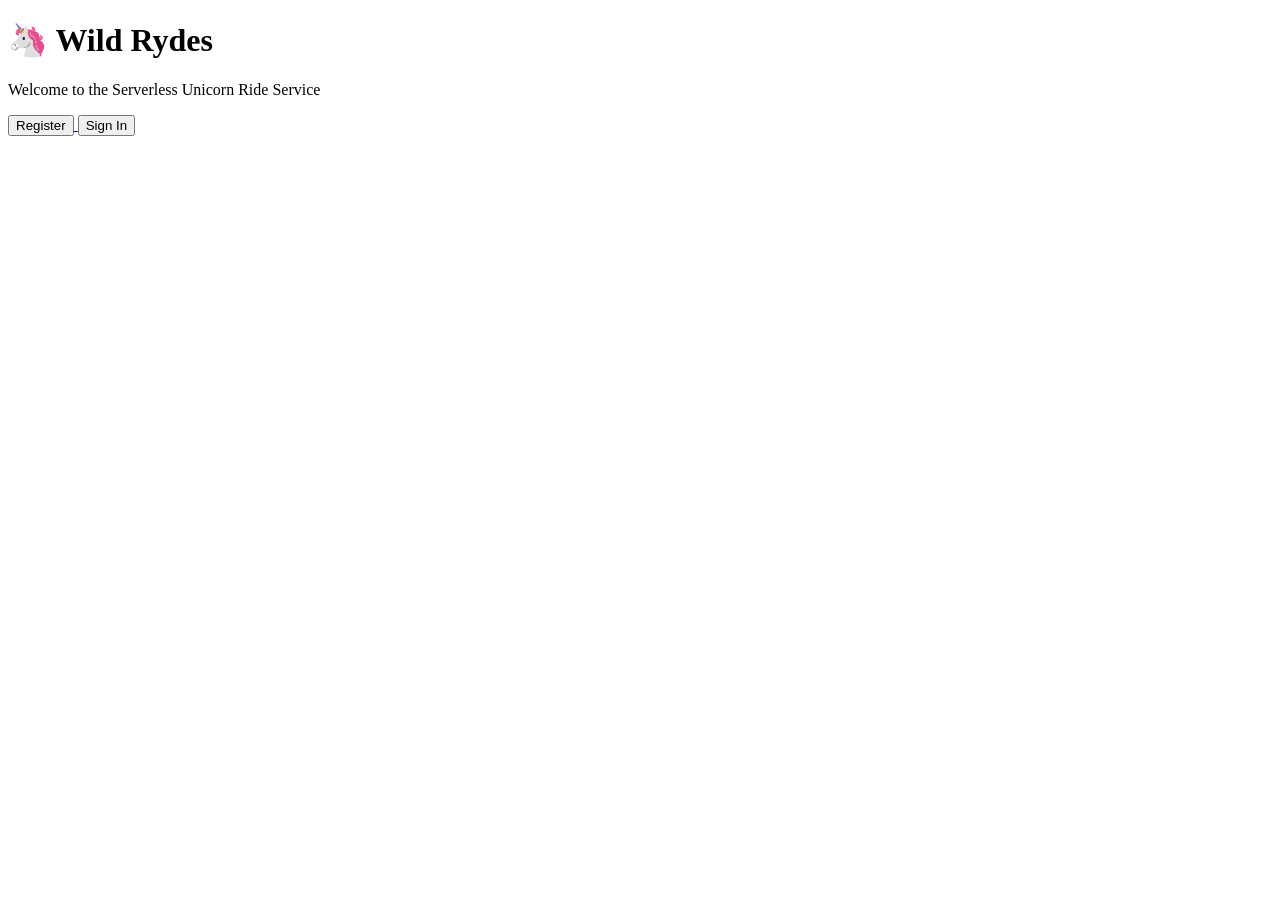
==== index.html @ 022893fe "Initial Wild Rydes Frontend" ====
<!DOCTYPE html>
<html>
<head>
    <title>Wild Rydes</title>
    <link rel="stylesheet" href="css/style.css">
</head>
<body>

    <h1>🦄 Wild Rydes</h1>

    <p>Welcome to the Serverless Unicorn Ride Service</p>

    <a href="register.html">
        <button>Register</button>
    </a>

    <a href="signin.html">
        <button>Sign In</button>
    </a>

</body>
</html>
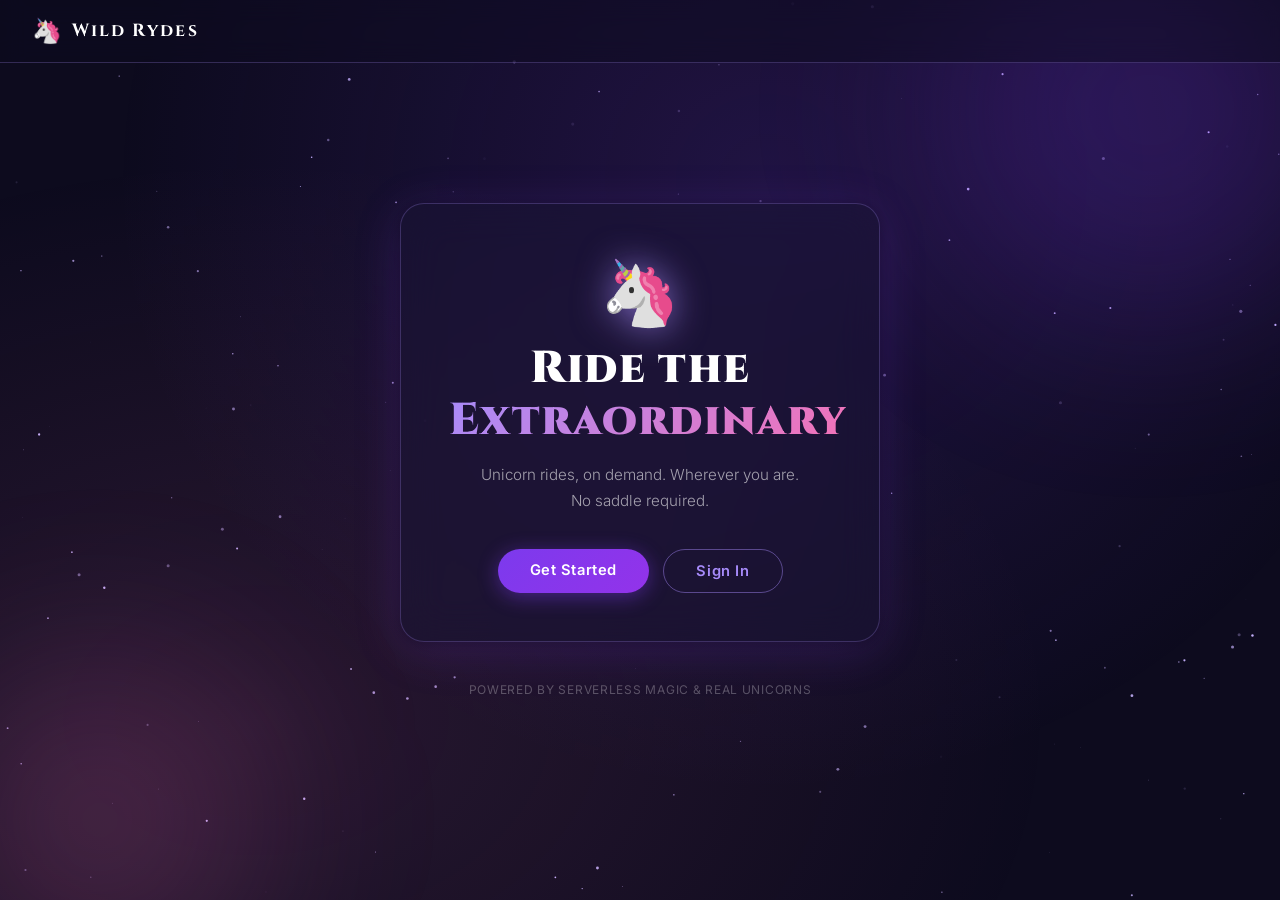
==== commit e7370287: "Added Google Maps and route functionality" ====
--- a/index.html
+++ b/index.html
@@ -1,22 +1,84 @@
 <!DOCTYPE html>
-<html>
+<html lang="en">
 <head>
+    <meta charset="UTF-8">
+    <meta name="viewport" content="width=device-width, initial-scale=1.0">
     <title>Wild Rydes</title>
+    <link rel="preconnect" href="https://fonts.googleapis.com">
+    <link href="https://fonts.googleapis.com/css2?family=Cinzel:wght@400;700;900&family=Inter:wght@300;400;500;600&display=swap" rel="stylesheet">
     <link rel="stylesheet" href="css/style.css">
 </head>
 <body>
 
-    <h1>🦄 Wild Rydes</h1>
+    <canvas id="stars"></canvas>
 
-    <p>Welcome to the Serverless Unicorn Ride Service</p>
+    <div class="hero">
 
-    <a href="register.html">
-        <button>Register</button>
-    </a>
+        <div class="glow-orb glow-orb--1"></div>
+        <div class="glow-orb glow-orb--2"></div>
 
-    <a href="signin.html">
-        <button>Sign In</button>
-    </a>
+        <header class="hero__header">
+            <span class="logo-mark">🦄</span>
+            <span class="logo-text">Wild Rydes</span>
+        </header>
+
+        <main class="hero__card">
+            <div class="unicorn-emoji" aria-hidden="true">🦄</div>
+            <h1 class="hero__title">Ride the<br><em>Extraordinary</em></h1>
+            <p class="hero__subtitle">
+                Unicorn rides, on demand. Wherever you are.<br>No saddle required.
+            </p>
+            <div class="hero__actions">
+                <a href="register.html" class="btn btn--primary">Get Started</a>
+                <a href="signin.html" class="btn btn--ghost">Sign In</a>
+            </div>
+        </main>
+
+        <footer class="hero__footer">
+            Powered by serverless magic &amp; real unicorns
+        </footer>
+
+    </div>
+
+    <script>
+        // Starfield canvas
+        const canvas = document.getElementById('stars');
+        const ctx = canvas.getContext('2d');
+        let stars = [];
+
+        function resize() {
+            canvas.width = window.innerWidth;
+            canvas.height = window.innerHeight;
+        }
+
+        function initStars() {
+            stars = Array.from({ length: 160 }, () => ({
+                x: Math.random() * canvas.width,
+                y: Math.random() * canvas.height,
+                r: Math.random() * 1.4 + 0.2,
+                alpha: Math.random(),
+                speed: Math.random() * 0.004 + 0.001
+            }));
+        }
+
+        function drawStars() {
+            ctx.clearRect(0, 0, canvas.width, canvas.height);
+            stars.forEach(s => {
+                s.alpha += s.speed;
+                if (s.alpha > 1 || s.alpha < 0) s.speed *= -1;
+                ctx.beginPath();
+                ctx.arc(s.x, s.y, s.r, 0, Math.PI * 2);
+                ctx.fillStyle = `rgba(200, 180, 255, ${s.alpha})`;
+                ctx.fill();
+            });
+            requestAnimationFrame(drawStars);
+        }
+
+        resize();
+        initStars();
+        drawStars();
+        window.addEventListener('resize', () => { resize(); initStars(); });
+    </script>
 
 </body>
 </html>
--- a/css/style.css
+++ b/css/style.css
@@ -0,0 +1,728 @@
+/* ── Reset & Base ─────────────────────────────────────────── */
+*, *::before, *::after {
+    box-sizing: border-box;
+    margin: 0;
+    padding: 0;
+}
+
+:root {
+    --space:       #0D0B1E;
+    --space-mid:   #1A1535;
+    --violet:      #7C3AED;
+    --violet-lite: #A78BFA;
+    --pink:        #F472B6;
+    --white:       #FFFFFF;
+    --white-dim:   rgba(255, 255, 255, 0.6);
+    --glass-bg:    rgba(26, 21, 53, 0.55);
+    --glass-border:rgba(167, 139, 250, 0.25);
+}
+
+html, body {
+    height: 100%;
+}
+
+body {
+    font-family: 'Inter', Arial, sans-serif;
+    background: var(--space);
+    color: var(--white);
+    overflow: hidden;
+}
+
+/* ── Starfield Canvas ─────────────────────────────────────── */
+#stars {
+    position: fixed;
+    inset: 0;
+    z-index: 0;
+    pointer-events: none;
+}
+
+/* ── Hero Wrapper ─────────────────────────────────────────── */
+.hero {
+    position: relative;
+    z-index: 1;
+    min-height: 100vh;
+    display: flex;
+    flex-direction: column;
+    align-items: center;
+    justify-content: center;
+    padding: 2rem 1.5rem;
+    background: radial-gradient(ellipse at 60% 20%, rgba(124, 58, 237, 0.18) 0%, transparent 60%),
+                radial-gradient(ellipse at 20% 80%, rgba(244, 114, 182, 0.12) 0%, transparent 55%);
+}
+
+/* ── Ambient Glow Orbs ────────────────────────────────────── */
+.glow-orb {
+    position: fixed;
+    border-radius: 50%;
+    filter: blur(90px);
+    pointer-events: none;
+    z-index: 0;
+    animation: drift 12s ease-in-out infinite alternate;
+}
+
+.glow-orb--1 {
+    width: 420px;
+    height: 420px;
+    background: rgba(124, 58, 237, 0.22);
+    top: -100px;
+    right: -80px;
+    animation-delay: 0s;
+}
+
+.glow-orb--2 {
+    width: 320px;
+    height: 320px;
+    background: rgba(244, 114, 182, 0.18);
+    bottom: -80px;
+    left: -60px;
+    animation-delay: -6s;
+}
+
+@keyframes drift {
+    from { transform: translate(0, 0) scale(1); }
+    to   { transform: translate(30px, 20px) scale(1.08); }
+}
+
+/* ── Logo Header ──────────────────────────────────────────── */
+.hero__header {
+    position: fixed;
+    top: 0;
+    left: 0;
+    right: 0;
+    z-index: 10;
+    display: flex;
+    align-items: center;
+    gap: 0.6rem;
+    padding: 1.2rem 2rem;
+    backdrop-filter: blur(12px);
+    -webkit-backdrop-filter: blur(12px);
+    background: rgba(13, 11, 30, 0.5);
+    border-bottom: 1px solid var(--glass-border);
+}
+
+.logo-mark {
+    font-size: 1.5rem;
+    line-height: 1;
+}
+
+.logo-text {
+    font-family: 'Cinzel', serif;
+    font-size: 1.1rem;
+    font-weight: 700;
+    letter-spacing: 0.12em;
+    color: var(--white);
+}
+
+/* ── Main Card ────────────────────────────────────────────── */
+.hero__card {
+    background: var(--glass-bg);
+    border: 1px solid var(--glass-border);
+    backdrop-filter: blur(20px);
+    -webkit-backdrop-filter: blur(20px);
+    border-radius: 24px;
+    padding: 3.5rem 3rem 3rem;
+    max-width: 480px;
+    width: 100%;
+    text-align: center;
+    box-shadow: 0 8px 48px rgba(124, 58, 237, 0.2),
+                0 2px 12px rgba(0, 0, 0, 0.4);
+    animation: rise 0.8s cubic-bezier(0.22, 1, 0.36, 1) both;
+}
+
+@keyframes rise {
+    from { opacity: 0; transform: translateY(32px); }
+    to   { opacity: 1; transform: translateY(0); }
+}
+
+/* ── Unicorn Emoji ────────────────────────────────────────── */
+.unicorn-emoji {
+    font-size: 4rem;
+    line-height: 1;
+    margin-bottom: 1.2rem;
+    display: block;
+    animation: float 4s ease-in-out infinite;
+    filter: drop-shadow(0 0 18px rgba(167, 139, 250, 0.7));
+}
+
+@keyframes float {
+    0%, 100% { transform: translateY(0); }
+    50%       { transform: translateY(-10px); }
+}
+
+/* ── Title ────────────────────────────────────────────────── */
+.hero__title {
+    font-family: 'Cinzel', serif;
+    font-size: clamp(2rem, 5vw, 2.8rem);
+    font-weight: 900;
+    line-height: 1.15;
+    letter-spacing: 0.03em;
+    margin-bottom: 1rem;
+    color: var(--white);
+}
+
+.hero__title em {
+    font-style: normal;
+    background: linear-gradient(135deg, var(--violet-lite) 0%, var(--pink) 100%);
+    -webkit-background-clip: text;
+    -webkit-text-fill-color: transparent;
+    background-clip: text;
+}
+
+/* ── Subtitle ─────────────────────────────────────────────── */
+.hero__subtitle {
+    font-size: 0.95rem;
+    font-weight: 300;
+    line-height: 1.7;
+    color: var(--white-dim);
+    margin-bottom: 2.2rem;
+}
+
+/* ── Buttons ──────────────────────────────────────────────── */
+.hero__actions {
+    display: flex;
+    gap: 0.9rem;
+    justify-content: center;
+    flex-wrap: wrap;
+}
+
+.btn {
+    display: inline-block;
+    padding: 0.75rem 2rem;
+    border-radius: 100px;
+    font-family: 'Inter', sans-serif;
+    font-size: 0.92rem;
+    font-weight: 600;
+    letter-spacing: 0.04em;
+    text-decoration: none;
+    cursor: pointer;
+    border: none;
+    transition: transform 0.18s ease, box-shadow 0.18s ease, opacity 0.18s ease;
+}
+
+.btn--primary {
+    background: linear-gradient(135deg, var(--violet) 0%, #9333EA 100%);
+    color: var(--white);
+    box-shadow: 0 4px 20px rgba(124, 58, 237, 0.45);
+}
+
+.btn--primary:hover {
+    transform: translateY(-2px);
+    box-shadow: 0 8px 28px rgba(124, 58, 237, 0.6);
+}
+
+.btn--ghost {
+    background: transparent;
+    color: var(--violet-lite);
+    border: 1.5px solid rgba(167, 139, 250, 0.45);
+}
+
+.btn--ghost:hover {
+    background: rgba(167, 139, 250, 0.1);
+    transform: translateY(-2px);
+    border-color: var(--violet-lite);
+}
+
+.btn:active {
+    transform: translateY(0);
+}
+
+/* ── Footer Note ──────────────────────────────────────────── */
+.hero__footer {
+    margin-top: 2.5rem;
+    font-size: 0.75rem;
+    color: rgba(255, 255, 255, 0.28);
+    letter-spacing: 0.06em;
+    text-transform: uppercase;
+}
+
+/* ── Responsive ───────────────────────────────────────────── */
+@media (max-width: 480px) {
+    .hero__card {
+        padding: 2.5rem 1.5rem 2rem;
+    }
+
+    .hero__actions {
+        flex-direction: column;
+    }
+
+    .btn {
+        width: 100%;
+        text-align: center;
+    }
+}
+
+/* ── Reduced Motion ───────────────────────────────────────── */
+@media (prefers-reduced-motion: reduce) {
+    .unicorn-emoji, .glow-orb { animation: none; }
+    .hero__card { animation: none; }
+}
+
+
+/* ════════════════════════════════════════════════════════════
+   AUTH PAGES  (register, signin)
+   ════════════════════════════════════════════════════════════ */
+
+.auth-wrapper {
+    position: relative;
+    z-index: 1;
+    min-height: 100vh;
+    display: flex;
+    flex-direction: column;
+    align-items: center;
+    justify-content: center;
+    padding: 2rem 1.5rem;
+}
+
+/* ── Back link ────────────────────────────────────────────── */
+.back-link {
+    position: fixed;
+    top: 1.4rem;
+    left: 2rem;
+    font-family: 'Cinzel', serif;
+    font-size: 0.85rem;
+    font-weight: 700;
+    letter-spacing: 0.08em;
+    color: var(--violet-lite);
+    text-decoration: none;
+    opacity: 0.8;
+    transition: opacity 0.18s;
+}
+
+.back-link:hover {
+    opacity: 1;
+}
+
+/* ── Card ─────────────────────────────────────────────────── */
+.auth-card {
+    background: var(--glass-bg);
+    border: 1px solid var(--glass-border);
+    backdrop-filter: blur(20px);
+    -webkit-backdrop-filter: blur(20px);
+    border-radius: 24px;
+    padding: 3rem 2.5rem 2.5rem;
+    max-width: 420px;
+    width: 100%;
+    text-align: center;
+    box-shadow: 0 8px 48px rgba(124, 58, 237, 0.2),
+                0 2px 12px rgba(0, 0, 0, 0.4);
+    animation: rise 0.7s cubic-bezier(0.22, 1, 0.36, 1) both;
+}
+
+.auth-card__icon {
+    font-size: 2.8rem;
+    display: block;
+    margin-bottom: 1rem;
+    filter: drop-shadow(0 0 14px rgba(167, 139, 250, 0.6));
+}
+
+.auth-card__title {
+    font-family: 'Cinzel', serif;
+    font-size: 1.75rem;
+    font-weight: 900;
+    letter-spacing: 0.04em;
+    margin-bottom: 0.4rem;
+    color: var(--white);
+}
+
+.auth-card__subtitle {
+    font-size: 0.88rem;
+    color: var(--white-dim);
+    margin-bottom: 2rem;
+    font-weight: 300;
+}
+
+/* ── Form ─────────────────────────────────────────────────── */
+.auth-form {
+    display: flex;
+    flex-direction: column;
+    gap: 1.1rem;
+    text-align: left;
+}
+
+.form-group {
+    display: flex;
+    flex-direction: column;
+    gap: 0.4rem;
+}
+
+.form-group label {
+    font-size: 0.8rem;
+    font-weight: 500;
+    letter-spacing: 0.06em;
+    text-transform: uppercase;
+    color: var(--violet-lite);
+}
+
+.form-group input {
+    background: rgba(255, 255, 255, 0.06);
+    border: 1px solid rgba(167, 139, 250, 0.25);
+    border-radius: 10px;
+    padding: 0.75rem 1rem;
+    font-family: 'Inter', sans-serif;
+    font-size: 0.95rem;
+    color: var(--white);
+    outline: none;
+    transition: border-color 0.18s, box-shadow 0.18s;
+}
+
+.form-group input::placeholder {
+    color: rgba(255, 255, 255, 0.25);
+}
+
+.form-group input:focus {
+    border-color: var(--violet-lite);
+    box-shadow: 0 0 0 3px rgba(124, 58, 237, 0.2);
+}
+
+/* ── Full-width button modifier ───────────────────────────── */
+.btn--full {
+    width: 100%;
+    text-align: center;
+    margin-top: 0.5rem;
+    padding: 0.85rem;
+    font-size: 0.95rem;
+}
+
+/* ── Card footer link ─────────────────────────────────────── */
+.auth-card__footer {
+    margin-top: 1.6rem;
+    font-size: 0.85rem;
+    color: var(--white-dim);
+}
+
+.auth-card__footer a {
+    color: var(--violet-lite);
+    text-decoration: none;
+    font-weight: 500;
+    transition: color 0.18s;
+}
+
+.auth-card__footer a:hover {
+    color: var(--pink);
+}
+
+/* ── Auth responsive ──────────────────────────────────────── */
+@media (max-width: 480px) {
+    .auth-card {
+        padding: 2rem 1.25rem 1.75rem;
+    }
+}
+
+/* ════════════════════════════════════════════════════════════
+   RIDE PAGE
+   ════════════════════════════════════════════════════════════ */
+
+body.ride-page {
+    overflow: hidden;
+    height: 100vh;
+    background: var(--space);
+}
+
+/* Stars sit above bg, below everything else */
+body.ride-page #stars {
+    position: fixed;
+    inset: 0;
+    z-index: 1;
+    pointer-events: none;
+}
+
+body.ride-page .glow-orb {
+    z-index: 2;
+}
+
+/* ── Nav ──────────────────────────────────────────────────── */
+.ride-nav {
+    position: fixed;
+    top: 0; left: 0; right: 0;
+    z-index: 100;
+    height: 60px;
+    display: flex;
+    align-items: center;
+    justify-content: space-between;
+    padding: 0 2rem;
+    background: rgba(13, 11, 30, 0.92);
+    backdrop-filter: blur(14px);
+    -webkit-backdrop-filter: blur(14px);
+    border-bottom: 1px solid var(--glass-border);
+}
+
+.logo-link {
+    display: flex;
+    align-items: center;
+    gap: 0.5rem;
+    text-decoration: none;
+}
+
+.ride-nav__tagline {
+    font-size: 0.78rem;
+    color: var(--white-dim);
+    font-weight: 300;
+    letter-spacing: 0.04em;
+}
+
+@media (max-width: 600px) {
+    .ride-nav__tagline { display: none; }
+}
+
+/* ── Map fills full screen below nav ──────────────────────── */
+.ride-map {
+    position: fixed;
+    left: 0;
+    right: 0;
+    top: 60px;
+    bottom: 0;
+
+    width: 100%;
+    height: calc(100vh - 60px);
+
+    z-index: 3;
+}
+/* ── Centered overlay ─────────────────────────────────────── */
+.ride-overlay {
+    position: fixed;
+    inset: 0;
+    top: 60px;
+    z-index: 10;
+
+    display: flex;
+    align-items: flex-start;
+
+    justify-content: flex-start;
+
+    padding: 5rem 2rem 2rem 2rem;
+
+    pointer-events: none;
+}
+
+/* ── Ride card ────────────────────────────────────────────── */
+.ride-card {
+    pointer-events: all; /* card itself is clickable */
+    width: 380px;
+    max-width: 90vw;
+    background: rgba(13, 11, 30, 0.88);
+    border: 1px solid var(--glass-border);
+    backdrop-filter: blur(24px);
+    -webkit-backdrop-filter: blur(24px);
+    border-radius: 24px;
+    padding: 2rem 1.75rem;
+    box-shadow: 0 8px 48px rgba(124, 58, 237, 0.3),
+                0 2px 16px rgba(0,0,0,0.5);
+    animation: slideIn 0.7s cubic-bezier(0.22, 1, 0.36, 1) both;
+}
+
+@keyframes slideIn {
+    from { opacity: 0; transform: translateX(-24px); }
+    to   { opacity: 1; transform: translateX(0); }
+}
+
+.ride-card__icon {
+    font-size: 3rem;
+    display: block;
+    margin-bottom: 1rem;
+    animation: float 4s ease-in-out infinite;
+    filter: drop-shadow(0 0 16px rgba(167, 139, 250, 0.7));
+}
+
+.ride-card__title {
+    font-family: 'Cinzel', serif;
+    font-size: 1.65rem;
+    font-weight: 900;
+    line-height: 1.2;
+    letter-spacing: 0.03em;
+    margin-bottom: 0.75rem;
+    color: var(--white);
+}
+
+.ride-card__title em {
+    font-style: normal;
+    background: linear-gradient(135deg, var(--violet-lite) 0%, var(--pink) 100%);
+    -webkit-background-clip: text;
+    -webkit-text-fill-color: transparent;
+    background-clip: text;
+}
+
+.ride-card__subtitle {
+    font-size: 0.82rem;
+    font-weight: 300;
+    color: var(--white-dim);
+    line-height: 1.65;
+    margin-bottom: 1.5rem;
+}
+.ride-input {
+    width: 100%;
+    margin-bottom: 0.9rem;
+    padding: 0.9rem 1rem;
+
+    border: 1px solid rgba(255,255,255,.12);
+    border-radius: 12px;
+
+    background: rgba(255,255,255,.06);
+    color: white;
+
+    font-size: 0.95rem;
+    outline: none;
+}
+
+.ride-input::placeholder {
+    color: rgba(255,255,255,.55);
+}
+
+.ride-input:focus {
+    border-color: var(--violet-lite);
+    box-shadow: 0 0 15px rgba(167,139,250,.35);
+}
+
+/* ── Result area — formats the JSON response nicely ───────── */
+.ride-result {
+    margin-top: 1.25rem;
+    display: none;
+}
+
+.ride-result:not(:empty) {
+    display: block;
+    animation: rideReveal 0.6s ease;
+}
+
+@keyframes rideReveal {
+    from {
+        opacity: 0;
+        transform: translateY(15px) scale(0.96);
+    }
+    to {
+        opacity: 1;
+        transform: translateY(0) scale(1);
+    }
+}
+
+.confirmation-card {
+    position: relative;
+    overflow: hidden;
+    background: linear-gradient(
+        135deg,
+        rgba(124, 58, 237, 0.22),
+        rgba(244, 114, 182, 0.12)
+    );
+    border: 1px solid rgba(167, 139, 250, 0.3);
+    border-radius: 18px;
+    padding: 1.2rem;
+    backdrop-filter: blur(18px);
+}
+
+.confirmation-card::before {
+    content: "✨";
+    position: absolute;
+    top: 10px;
+    right: 14px;
+    font-size: 1.2rem;
+    animation: sparkle 2.5s infinite;
+}
+
+@keyframes sparkle {
+    50% {
+        transform: scale(1.3) rotate(10deg);
+    }
+}
+
+.confirmation-header {
+    text-align: center;
+    margin-bottom: 1rem;
+}
+
+.confirmation-header h3 {
+    font-family: 'Cinzel', serif;
+    font-size: 1.1rem;
+    color: #fff;
+    margin-bottom: 0.25rem;
+}
+
+.confirmation-header p {
+    color: var(--violet-lite);
+    font-size: 0.8rem;
+}
+
+.unicorn-badge {
+    font-size: 2.5rem;
+    margin-bottom: 0.5rem;
+    filter: drop-shadow(0 0 15px rgba(167,139,250,.8));
+}
+
+.ride-detail {
+    display: flex;
+    justify-content: space-between;
+    align-items: flex-start;
+    gap: 1rem;
+    padding: 0.7rem 0;
+    border-bottom: 1px solid rgba(255,255,255,0.08);
+}
+
+.ride-detail:last-child {
+    border-bottom: none;
+}
+
+.ride-label {
+    color: var(--white-dim);
+    font-size: 0.78rem;
+    text-transform: uppercase;
+    letter-spacing: 0.08em;
+}
+
+.ride-value {
+    color: white;
+    font-weight: 600;
+    text-align: right;
+
+    max-width: 65%;
+    word-break: break-word;
+    overflow-wrap: break-word;
+    line-height: 1.4;
+}
+.ride-id {
+    font-size: 0.82rem;
+    letter-spacing: 0.03em;
+}
+.rider-email {
+    font-size: 0.82rem;
+}
+
+/* ── Mobile ───────────────────────────────────────────────── */
+@media (max-width: 600px) {
+    .ride-overlay {
+        align-items: flex-end;
+        justify-content: center;
+        padding: 0 0 1.5rem;
+    }
+
+    .ride-card {
+        width: calc(100vw - 2rem);
+        border-radius: 20px;
+        padding: 1.5rem 1.25rem;
+    }
+
+    .ride-card__icon { font-size: 2rem; }
+    .ride-card__title { font-size: 1.3rem; }
+    .ride-card__subtitle { display: none; }
+    .floating-result {
+    position: fixed;
+    right: 2rem;
+    bottom: 2rem;
+
+    width: 340px;
+    max-width: 90vw;
+
+    z-index: 50;
+
+    animation: slideUp .4s ease;
+}
+
+@keyframes slideUp {
+    from {
+        opacity: 0;
+        transform: translateY(20px);
+    }
+
+    to {
+        opacity: 1;
+        transform: translateY(0);
+    }
+}
+}
